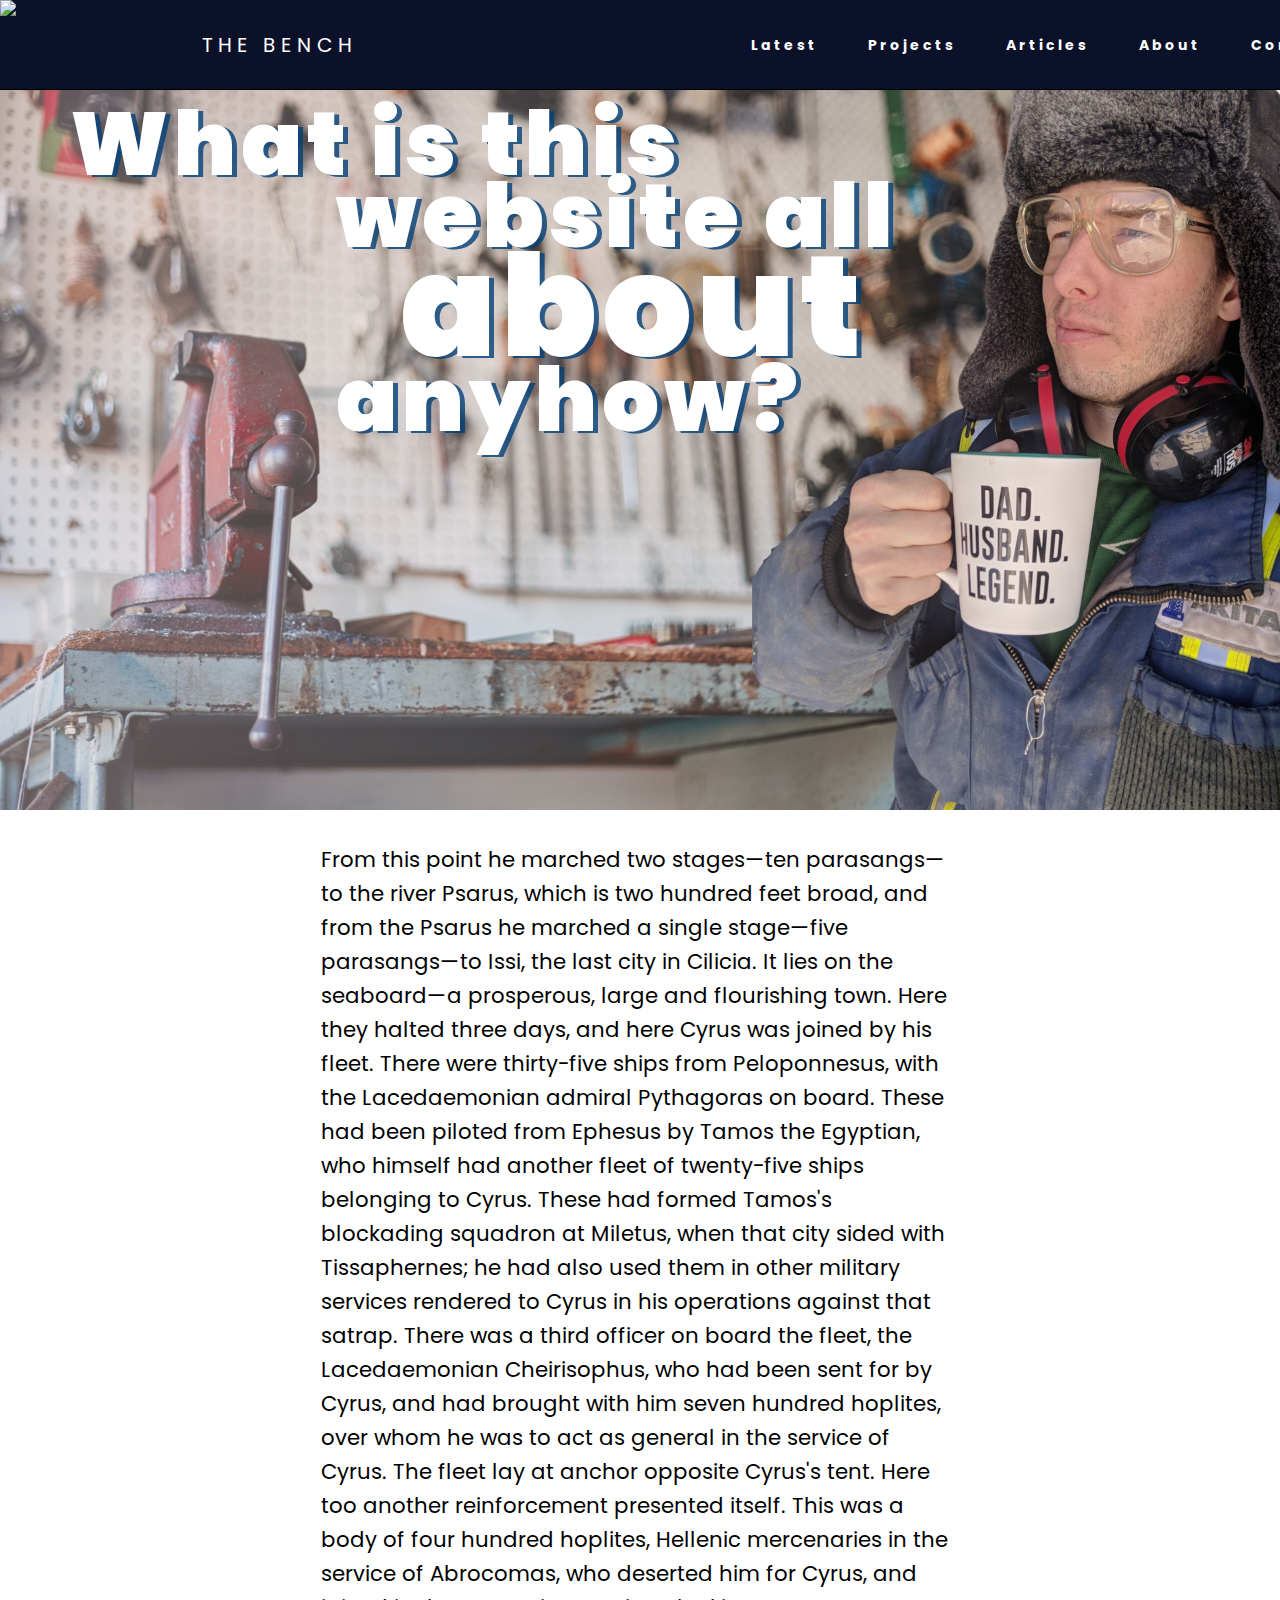
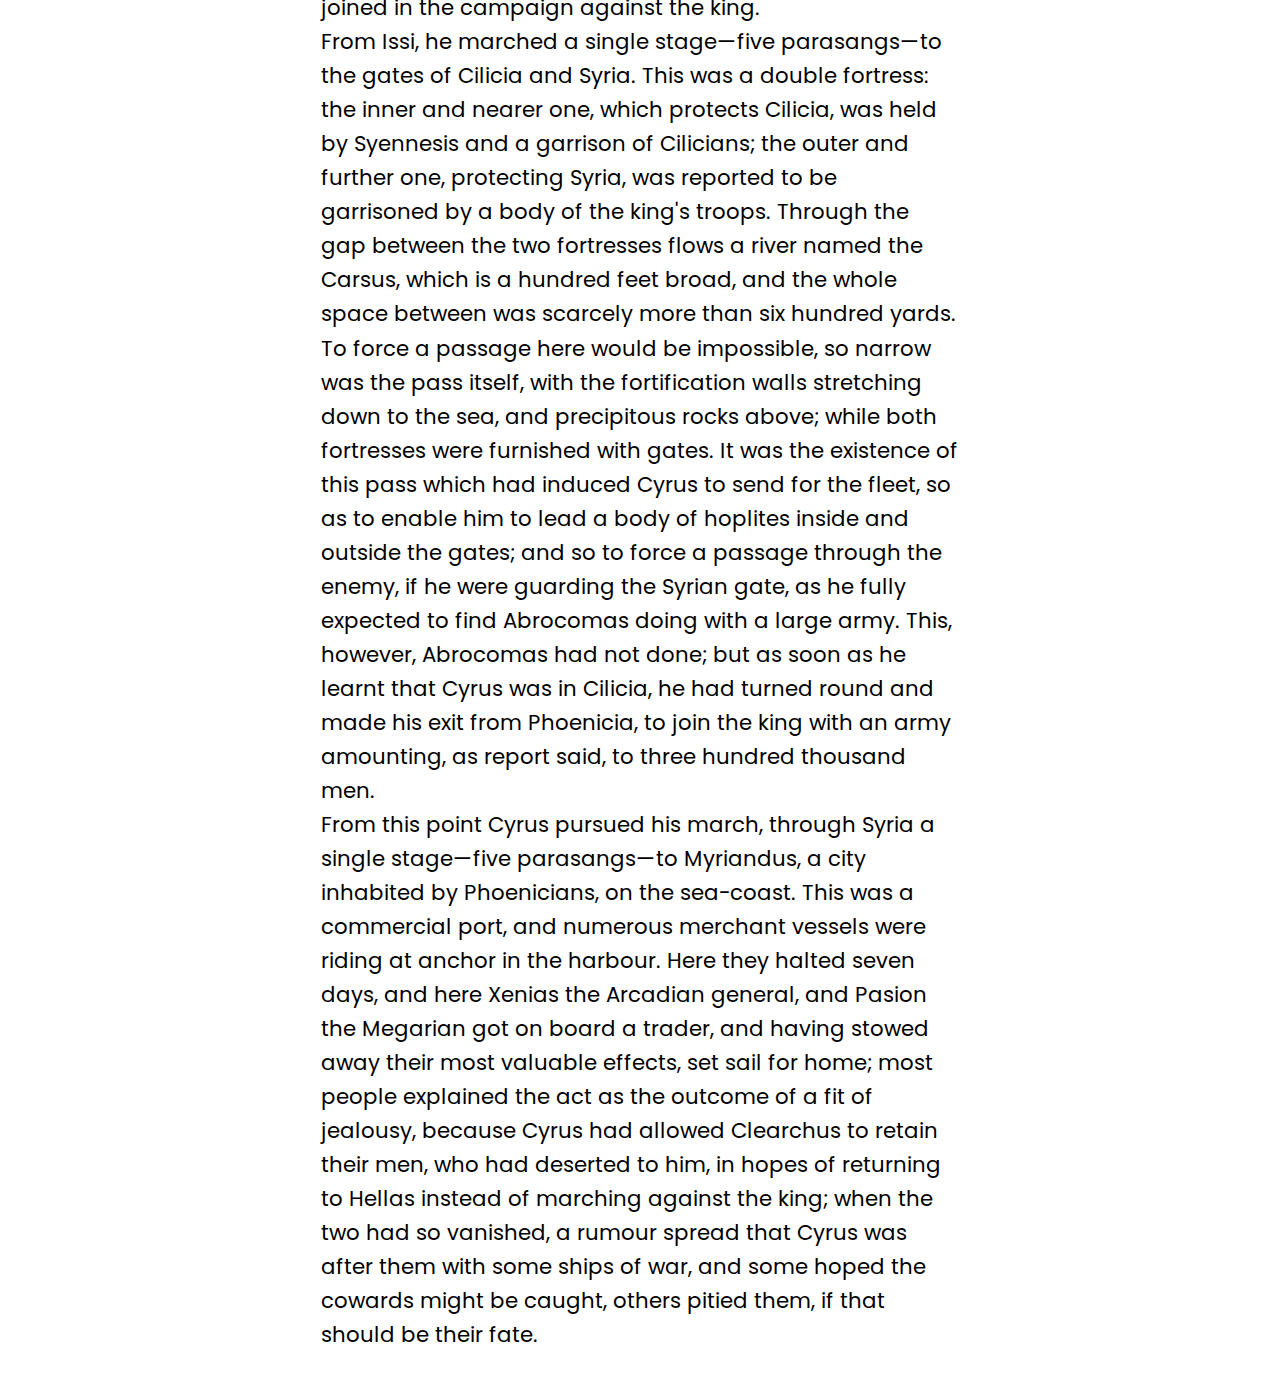
==== about.html @ 459159f2 "Todays Work" ====
<!DOCTYPE html>
<html lang="en">

<head>
    <meta charset="UTF-8">
    <meta name="viewport" content="width=device-width, initial-scale=1.0">
    <title>About</title>

    
    <link rel="stylesheet" href="..\css\header.css">
    <link rel="stylesheet" href="..\css\about.css">
    
    <link rel="preconnect" href="https://fonts.gstatic.com">
    <link href="https://fonts.googleapis.com/css2?family=Poppins&display=swap" rel="stylesheet">

    <script src="https://ajax.googleapis.com/ajax/libs/jquery/3.2.1/jquery.min.js"></script>
    <script src="https://kit.fontawesome.com/9214bfc87c.js" crossorigin="anonymous"></script>
    <script type="text/javascript" src="FlowType.JS-master\flowtype.js"></script>

    <script src="https://cdnjs.cloudflare.com/ajax/libs/headroom/0.9.4/headroom.min.js"></script>
    <script src="https://cdnjs.cloudflare.com/ajax/libs/headroom/0.9.4/jQuery.headroom.js"></script>
    <script> src = "https://unpkg.com/headroom.js"</script>

    <script type="text/javascript" src="..\FlowType.JS-master\flowtype.js"></script>

    <script>    jQuery(document).ready(function ($) {
            $("header").headroom();
        });</script>

</head>

<body>
  
    <header class="header-wrapper">
        <nav>

            <div class="logo">
                <a href="index.html">The Bench</a>
            </div>

            <ul class="nav-links">
                <li><a href="latest.html">Latest</a></li>
                <li><a href="projects.html">Projects</a></li>
                <li><a href="articles.html">Articles</a></li>
                <li><a href="about.html">About</a></li>
                <li><a href="contact.html">Contact</a></li>
            </ul>
            <div class="burger">
                <div class="line1"></div>
                <div class="line2"></div>
                <div class="line3"></div>
            </div>

        </nav>
    </header>
    
    <div class="scrolling-image">
        

                            <h1>
                                <div id="first-line">What is this</div>
                                <div id="second-line">website all</div>
                                <div id="third-line">about</div>
                                <div id="fourth-line">anyhow?</div>
                            </h1>
                            
        <img src="overlayed-rob-mug-transparent.png">
    </div>

    <main>
        <p>From this point he marched two stages—ten parasangs—to the river Psarus, which is two hundred feet broad, and
            from the Psarus he marched a single stage—five parasangs—to Issi, the last city in Cilicia. It lies on the
            seaboard—a prosperous, large and flourishing town. Here they halted three days, and here Cyrus was joined by
            his fleet. There were thirty-five ships from Peloponnesus, with the Lacedaemonian admiral Pythagoras on
            board. These had been piloted from Ephesus by Tamos the Egyptian, who himself had another fleet of
            twenty-five ships belonging to Cyrus. These had formed Tamos's blockading squadron at Miletus, when that
            city sided with Tissaphernes; he had also used them in other military services rendered to Cyrus in his
            operations against that satrap. There was a third officer on board the fleet, the Lacedaemonian
            Cheirisophus, who had been sent for by Cyrus, and had brought with him seven hundred hoplites, over whom he
            was to act as general in the service of Cyrus. The fleet lay at anchor opposite Cyrus's tent. Here too
            another reinforcement presented itself. This was a body of four hundred hoplites, Hellenic mercenaries in
            the service of Abrocomas, who deserted him for Cyrus, and joined in the campaign against the king.</p>
        <p>From Issi, he marched a single stage—five parasangs—to the gates of Cilicia and Syria. This was a double
            fortress: the inner and nearer one, which protects Cilicia, was held by Syennesis and a garrison of
            Cilicians; the outer and further one, protecting Syria, was reported to be garrisoned by a body of the
            king's troops. Through the gap between the two fortresses flows a river named the Carsus, which is a hundred
            feet broad, and the whole space between was scarcely more than six hundred yards. To force a passage here
            would be impossible, so narrow was the pass itself, with the fortification walls stretching down to the sea,
            and precipitous rocks above; while both fortresses were furnished with gates. It was the existence of this
            pass which had induced Cyrus to send for the fleet, so as to enable him to lead a body of hoplites inside
            and outside the gates; and so to force a passage through the enemy, if he were guarding the Syrian gate, as
            he fully expected to find Abrocomas doing with a large army. This, however, Abrocomas had not done; but as
            soon as he learnt that Cyrus was in Cilicia, he had turned round and made his exit from Phoenicia, to join
            the king with an army amounting, as report said, to three hundred thousand men.</p>
        <p>From this point Cyrus pursued his march, through Syria a single stage—five parasangs—to Myriandus, a city
            inhabited by Phoenicians, on the sea-coast. This was a commercial port, and numerous merchant vessels were
            riding at anchor in the harbour. Here they halted seven days, and here Xenias the Arcadian general, and
            Pasion the Megarian got on board a trader, and having stowed away their most valuable effects, set sail for
            home; most people explained the act as the outcome of a fit of jealousy, because Cyrus had allowed Clearchus
            to retain their men, who had deserted to him, in hopes of returning to Hellas instead of marching against
            the king; when the two had so vanished, a rumour spread that Cyrus was after them with some ships of war,
            and some hoped the cowards might be caught, others pitied them, if that should be their fate.</p>
    </main>

    <script src="..\javascript\methods.js"></script>
    <script>
    $('main').flowtype({
        minimum   : 500,
        maximum   : 1200,
        minFont   : 12,
        maxFont   : 40,
        fontRatio : 30
       });</script>


</body>

</html>
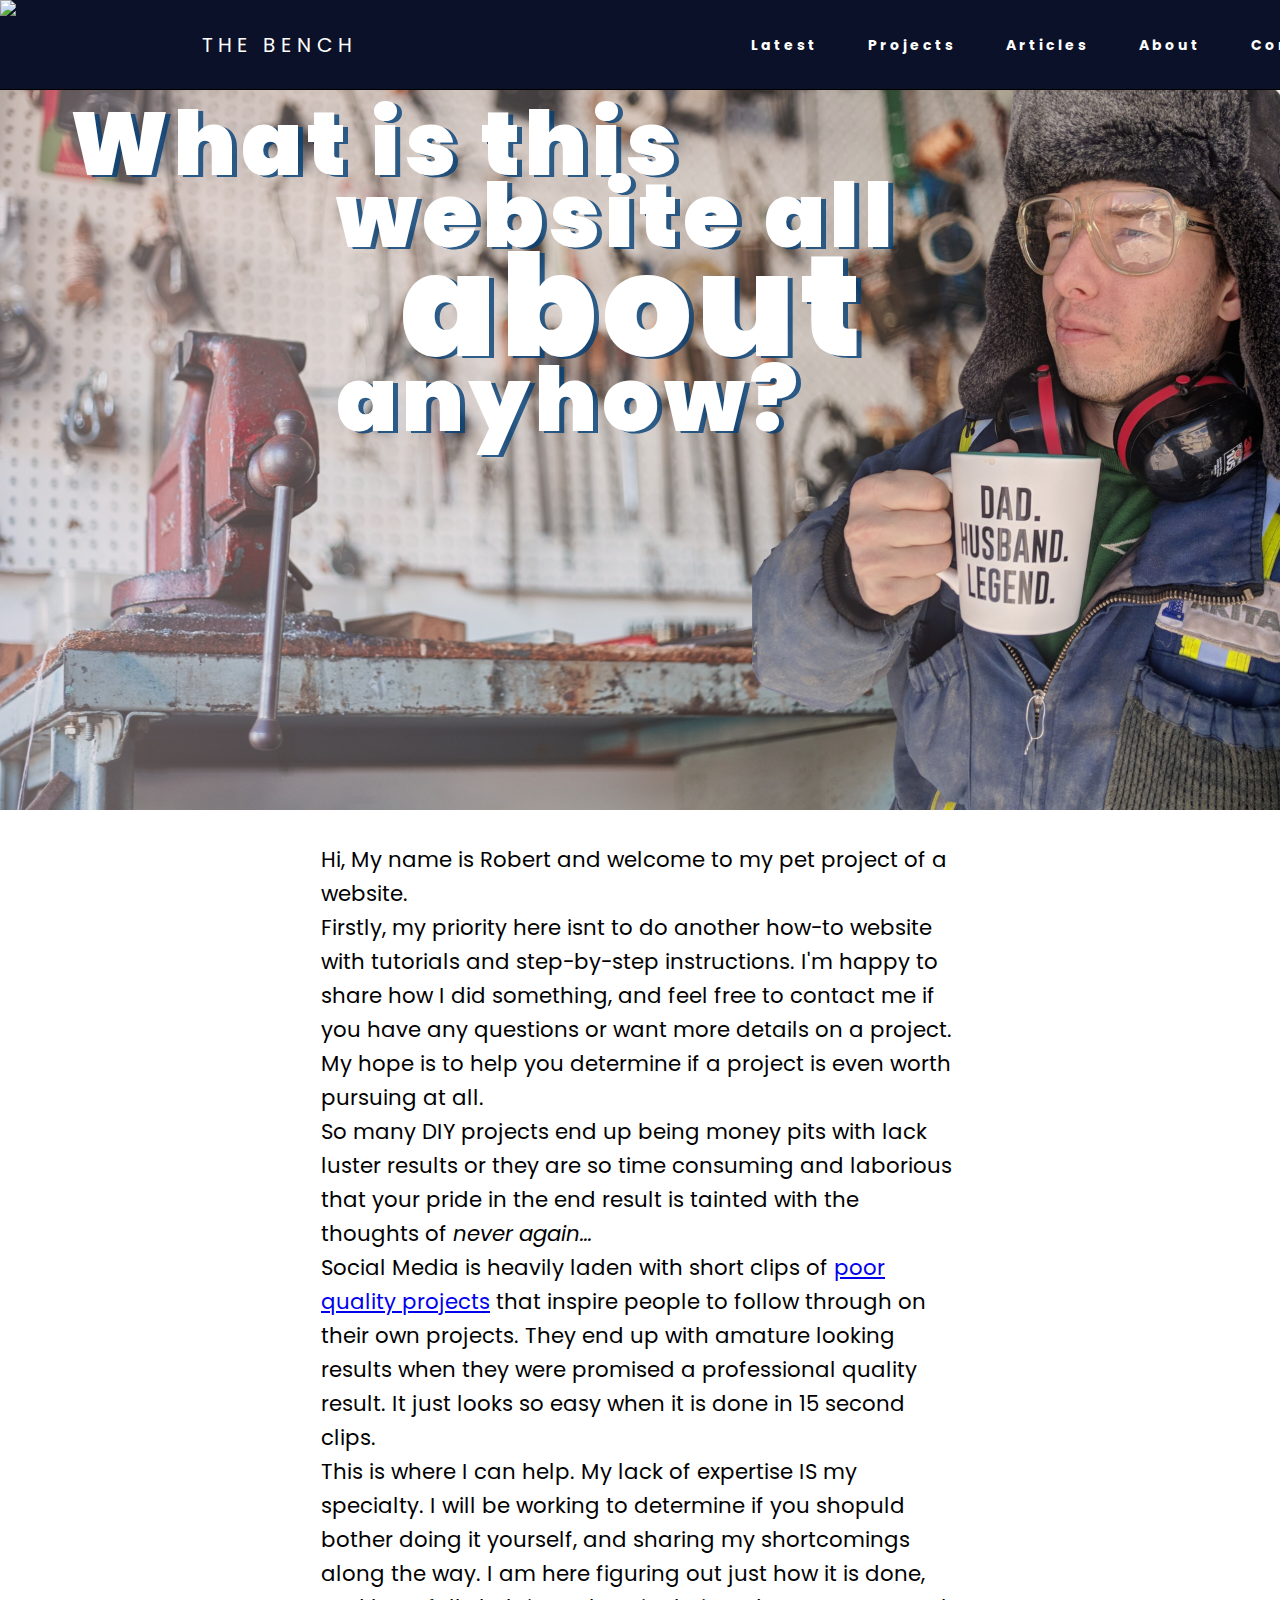
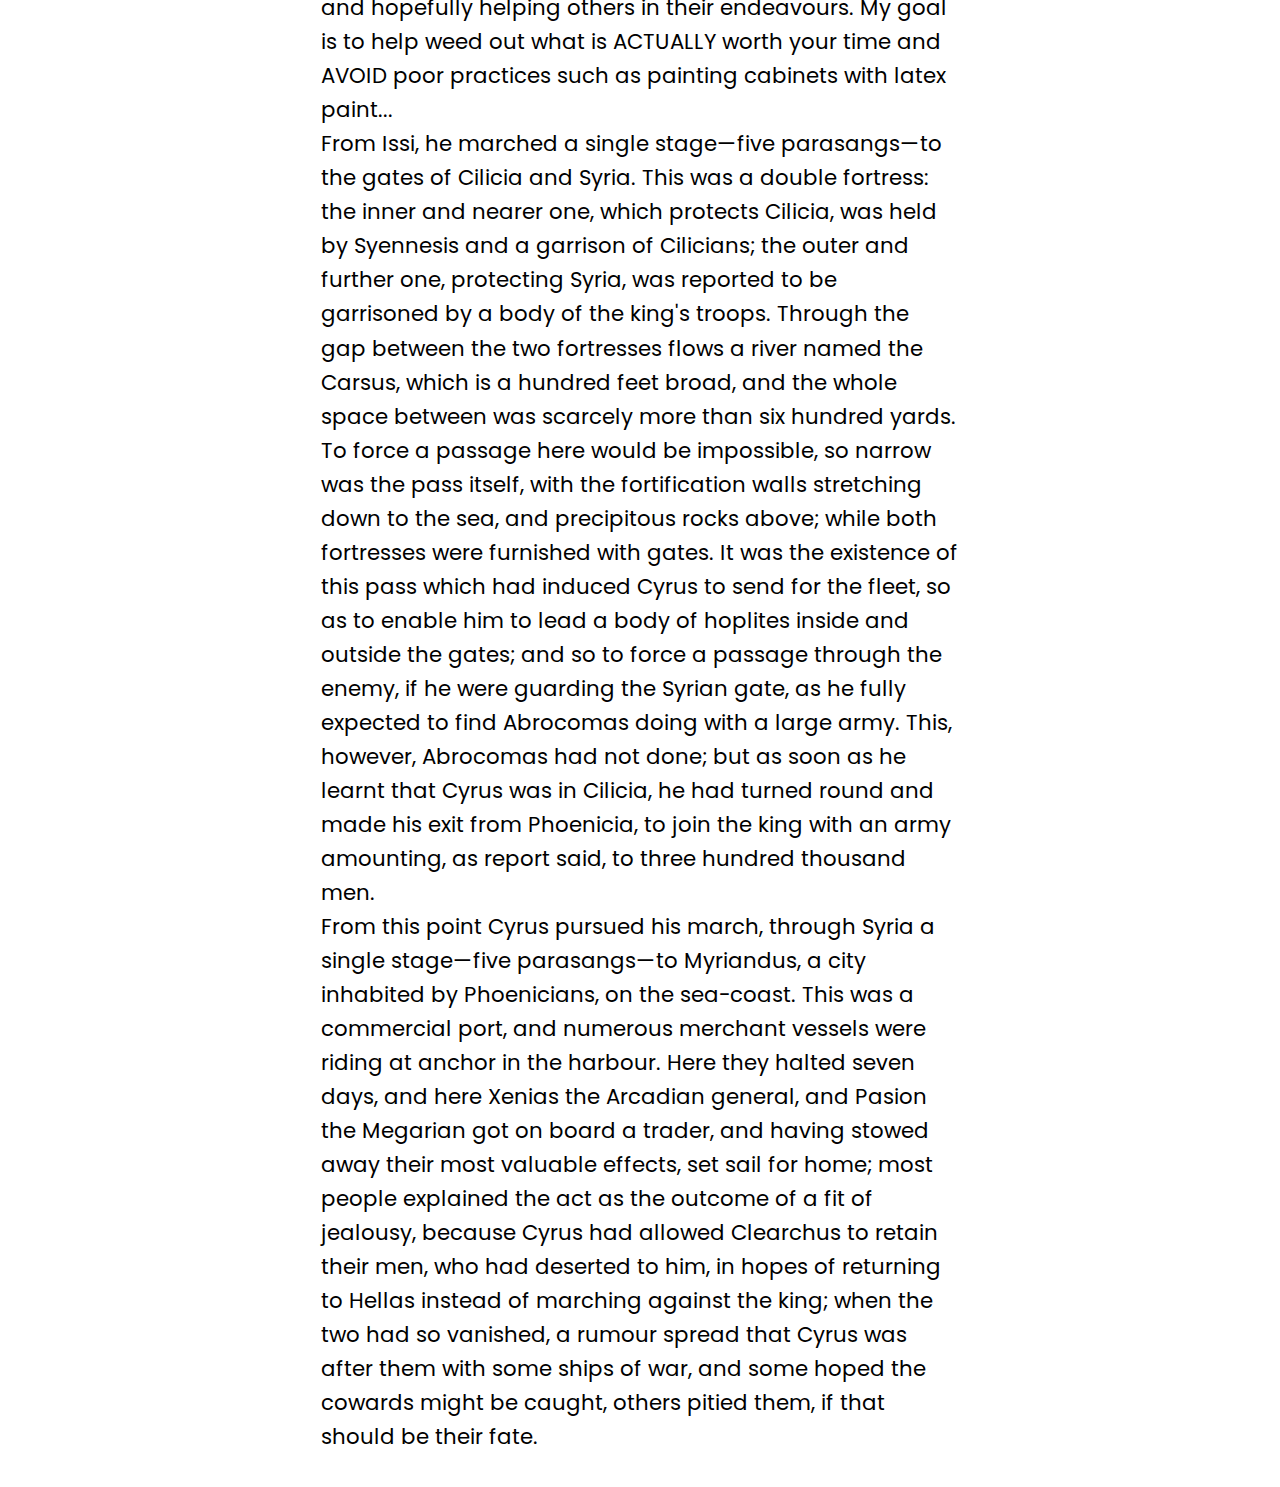
==== commit 39c41dab: "about page" ====
--- a/about.html
+++ b/about.html
@@ -68,18 +68,21 @@
     </div>
 
     <main>
-        <p>From this point he marched two stages—ten parasangs—to the river Psarus, which is two hundred feet broad, and
-            from the Psarus he marched a single stage—five parasangs—to Issi, the last city in Cilicia. It lies on the
-            seaboard—a prosperous, large and flourishing town. Here they halted three days, and here Cyrus was joined by
-            his fleet. There were thirty-five ships from Peloponnesus, with the Lacedaemonian admiral Pythagoras on
-            board. These had been piloted from Ephesus by Tamos the Egyptian, who himself had another fleet of
-            twenty-five ships belonging to Cyrus. These had formed Tamos's blockading squadron at Miletus, when that
-            city sided with Tissaphernes; he had also used them in other military services rendered to Cyrus in his
-            operations against that satrap. There was a third officer on board the fleet, the Lacedaemonian
-            Cheirisophus, who had been sent for by Cyrus, and had brought with him seven hundred hoplites, over whom he
-            was to act as general in the service of Cyrus. The fleet lay at anchor opposite Cyrus's tent. Here too
-            another reinforcement presented itself. This was a body of four hundred hoplites, Hellenic mercenaries in
-            the service of Abrocomas, who deserted him for Cyrus, and joined in the campaign against the king.</p>
+        <p>Hi, My name is Robert and welcome to my pet project of a website. <br>
+            Firstly, my priority here isnt to do another how-to website with tutorials and step-by-step instructions.
+             I'm happy to share how I did something, and feel free to contact me if you have any questions or want more details on a project. 
+             My hope is to help you determine if a project is even worth pursuing at all. <br>
+            So many DIY projects end up being money pits with lack luster results or they are so time consuming and laborious that your pride in the end result 
+            is tainted with the thoughts of <em>never again...</em> <br>
+            Social Media is heavily laden with short clips of 
+            <a href="https://www.lovelyetc.com/painted-cabinets-two-years-later-the-good-the-bad-the-ugly/">poor quality projects</a>  that inspire people to 
+            follow through on their own projects. They end up with amature looking results when they were promised a professional quality result. 
+            It just looks so easy when it is done in 15 second clips. <br>
+            This is where I can help. My lack of expertise IS my specialty. I will be working to determine if you shopuld bother doing it yourself, and sharing my shortcomings along the way.
+            I am here figuring out just how it is done, and hopefully helping others in their endeavours. 
+            My goal is to help weed out what is ACTUALLY worth your time and AVOID poor practices such as painting cabinets with latex paint...
+           
+        </p>
         <p>From Issi, he marched a single stage—five parasangs—to the gates of Cilicia and Syria. This was a double
             fortress: the inner and nearer one, which protects Cilicia, was held by Syennesis and a garrison of
             Cilicians; the outer and further one, protecting Syria, was reported to be garrisoned by a body of the
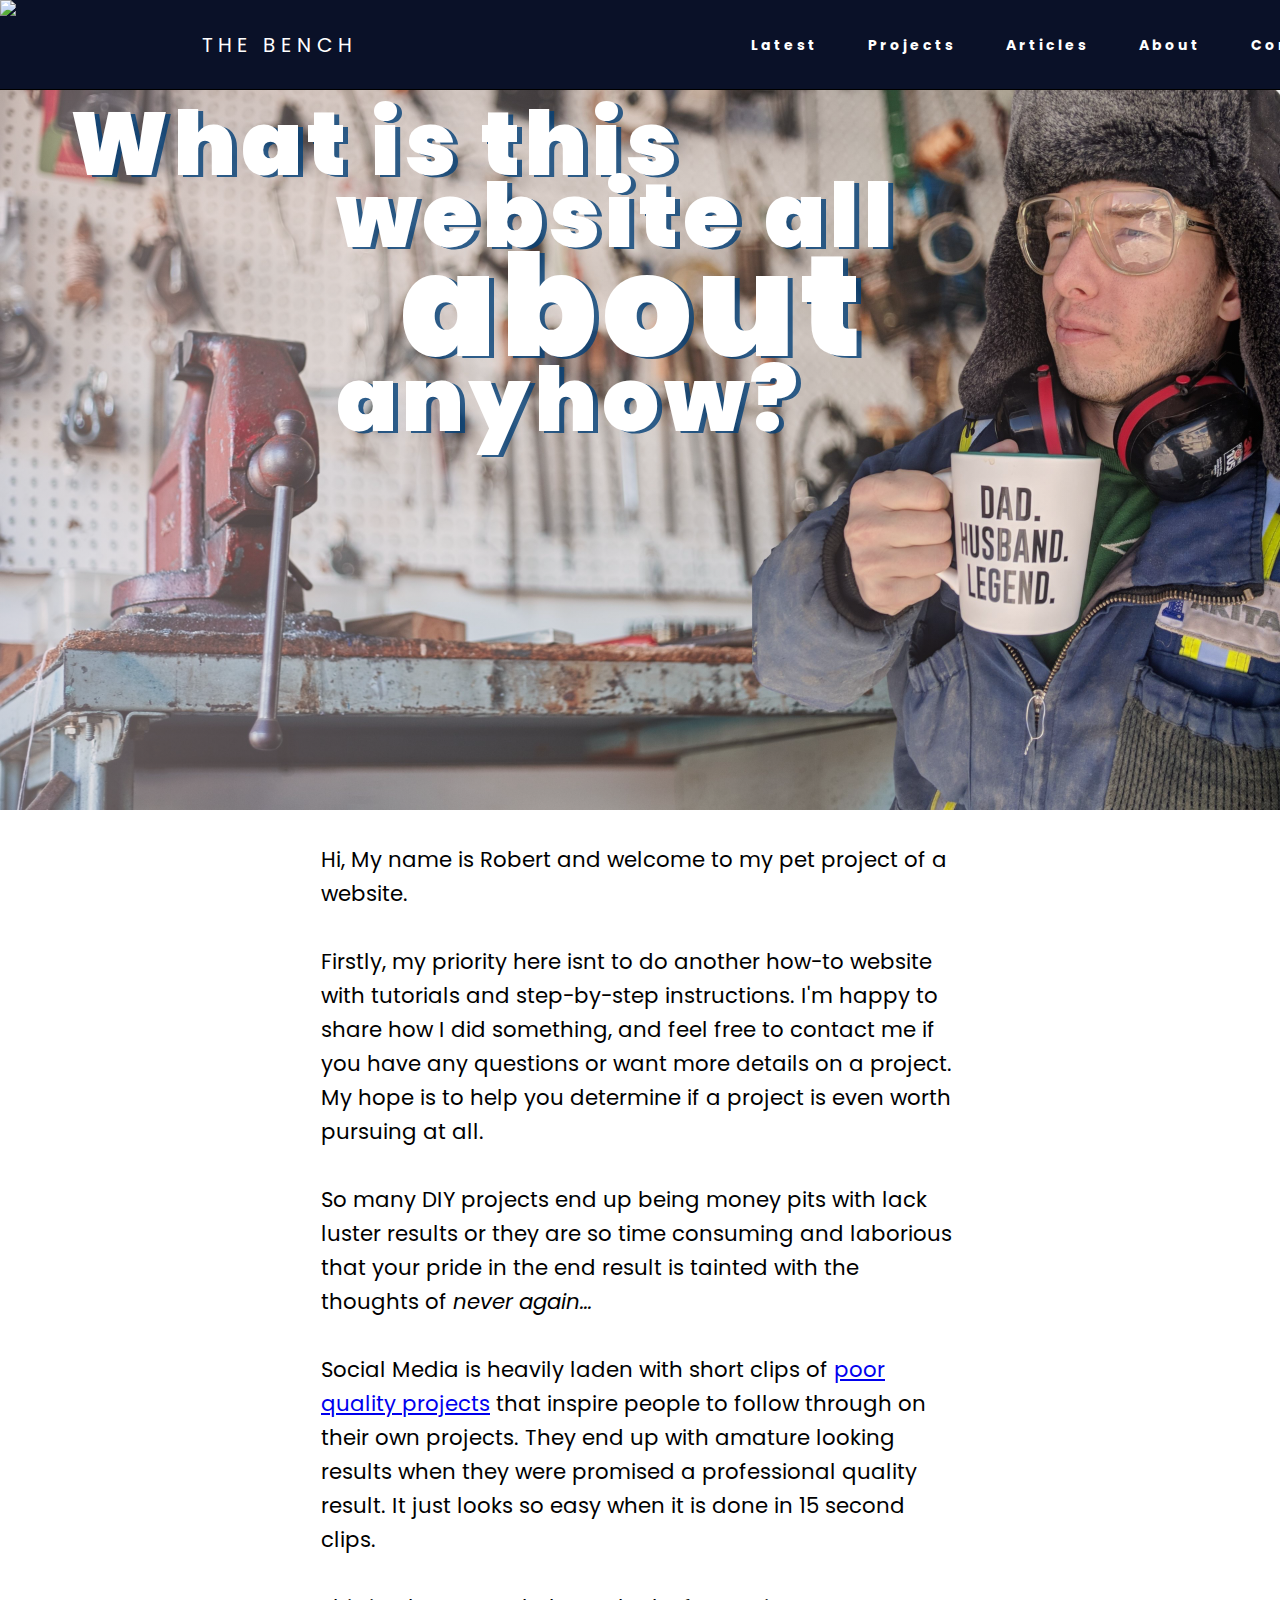
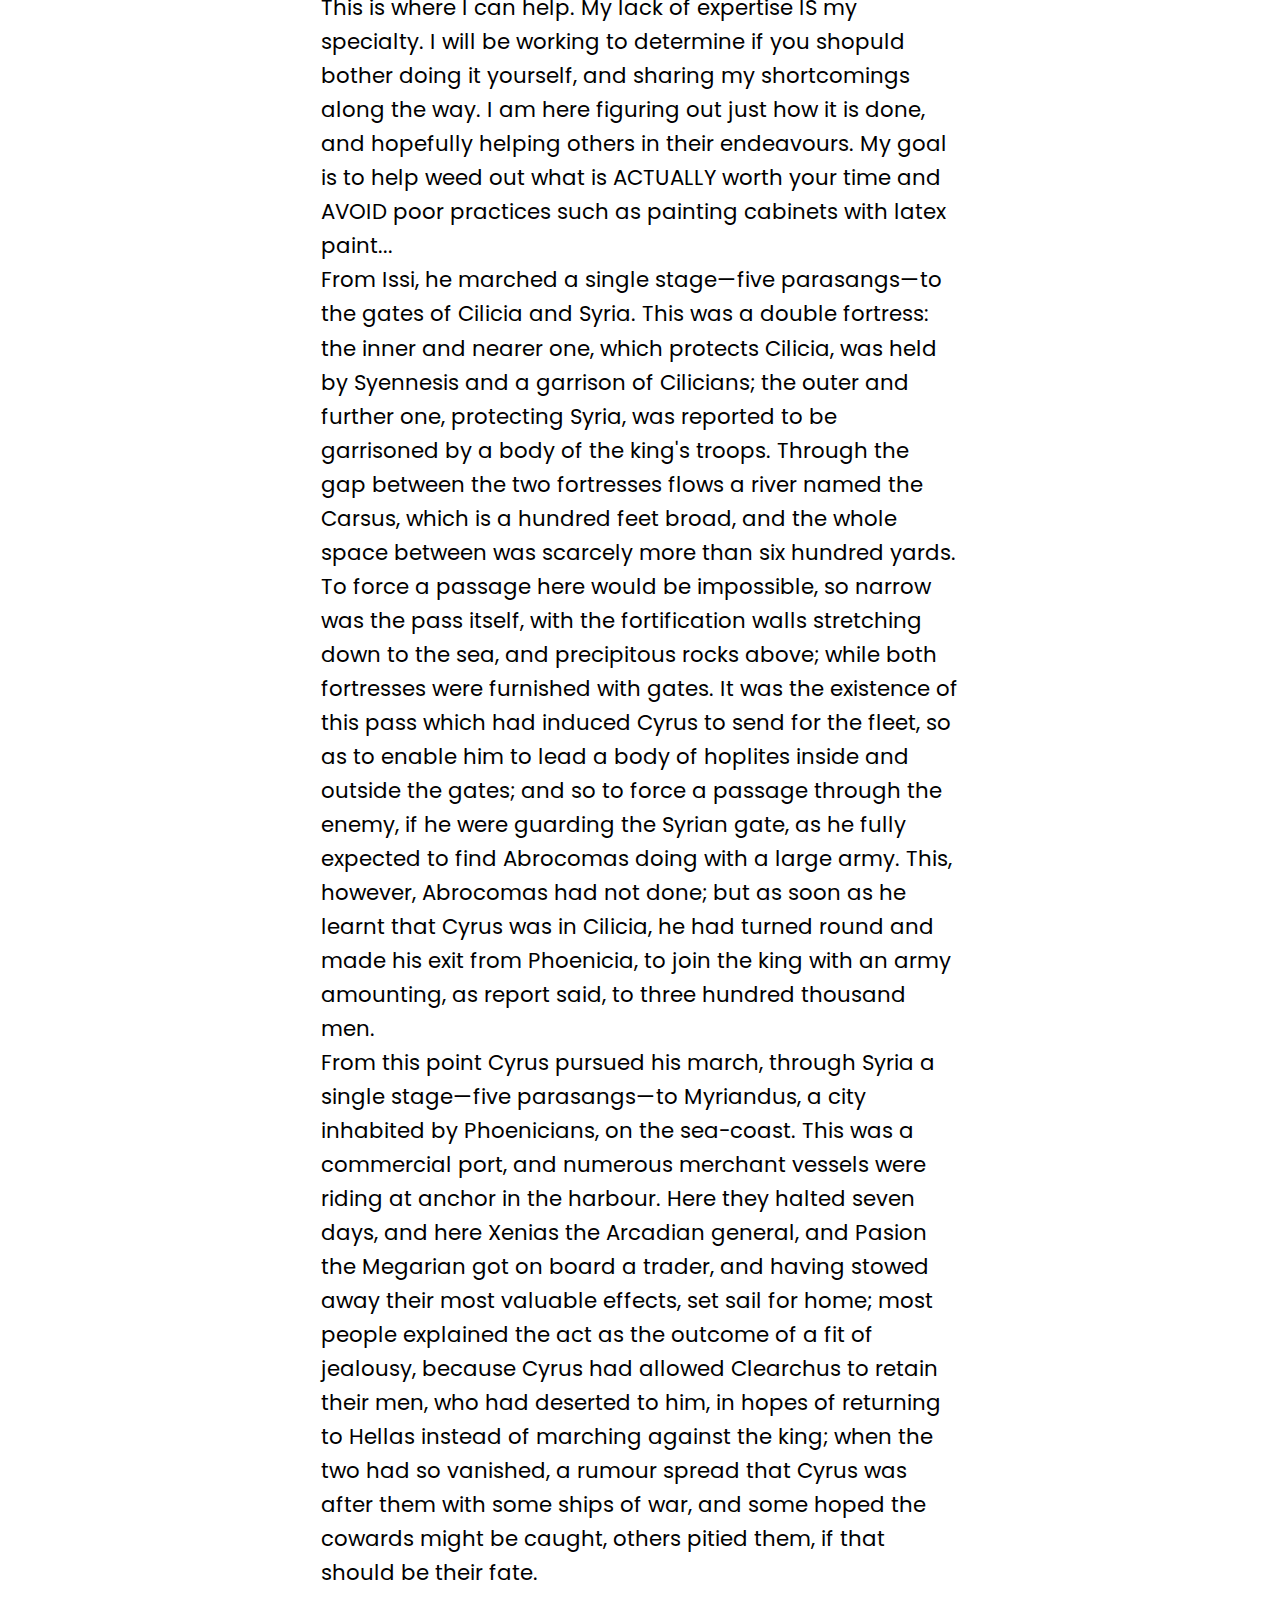
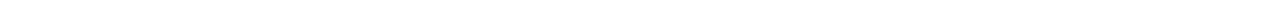
==== commit dbd152ff: "about font ssize" ====
--- a/about.html
+++ b/about.html
@@ -68,16 +68,16 @@
     </div>
 
     <main>
-        <p>Hi, My name is Robert and welcome to my pet project of a website. <br>
+        <p>Hi, My name is Robert and welcome to my pet project of a website. <br><br>
             Firstly, my priority here isnt to do another how-to website with tutorials and step-by-step instructions.
              I'm happy to share how I did something, and feel free to contact me if you have any questions or want more details on a project. 
-             My hope is to help you determine if a project is even worth pursuing at all. <br>
+             My hope is to help you determine if a project is even worth pursuing at all. <br><br>
             So many DIY projects end up being money pits with lack luster results or they are so time consuming and laborious that your pride in the end result 
-            is tainted with the thoughts of <em>never again...</em> <br>
+            is tainted with the thoughts of <em>never again...</em> <br><br>
             Social Media is heavily laden with short clips of 
             <a href="https://www.lovelyetc.com/painted-cabinets-two-years-later-the-good-the-bad-the-ugly/">poor quality projects</a>  that inspire people to 
             follow through on their own projects. They end up with amature looking results when they were promised a professional quality result. 
-            It just looks so easy when it is done in 15 second clips. <br>
+            It just looks so easy when it is done in 15 second clips. <br><br>
             This is where I can help. My lack of expertise IS my specialty. I will be working to determine if you shopuld bother doing it yourself, and sharing my shortcomings along the way.
             I am here figuring out just how it is done, and hopefully helping others in their endeavours. 
             My goal is to help weed out what is ACTUALLY worth your time and AVOID poor practices such as painting cabinets with latex paint...
@@ -111,7 +111,7 @@
         minimum   : 500,
         maximum   : 1200,
         minFont   : 12,
-        maxFont   : 40,
+        maxFont   : 25,
         fontRatio : 30
        });</script>
 
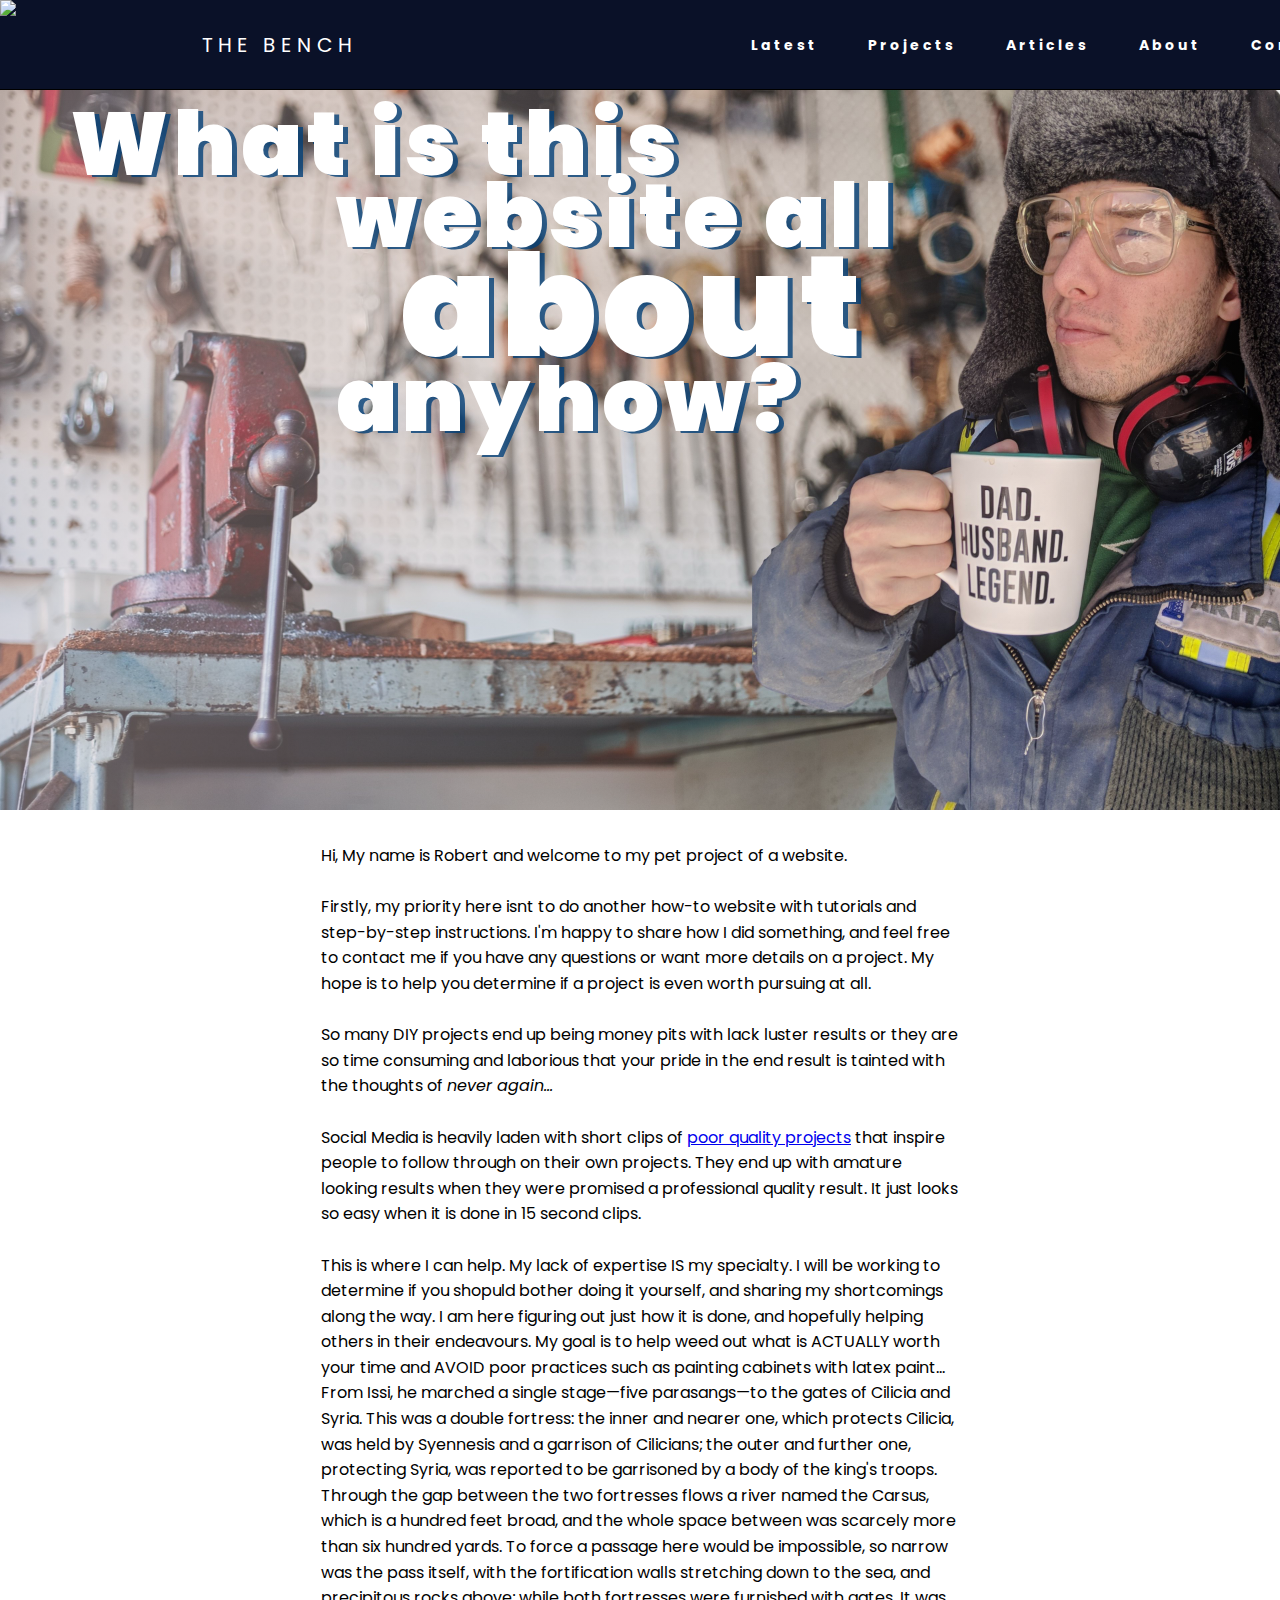
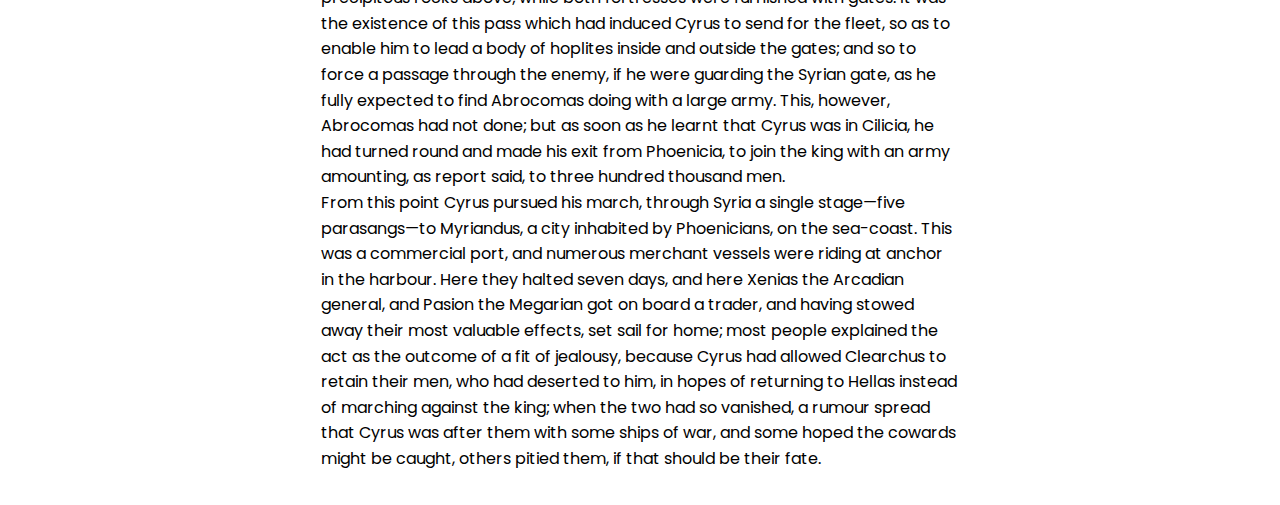
==== commit ae3fdb8b: "font size" ====
--- a/about.html
+++ b/about.html
@@ -111,7 +111,7 @@
         minimum   : 500,
         maximum   : 1200,
         minFont   : 12,
-        maxFont   : 25,
+        maxFont   : 16,
         fontRatio : 30
        });</script>
 
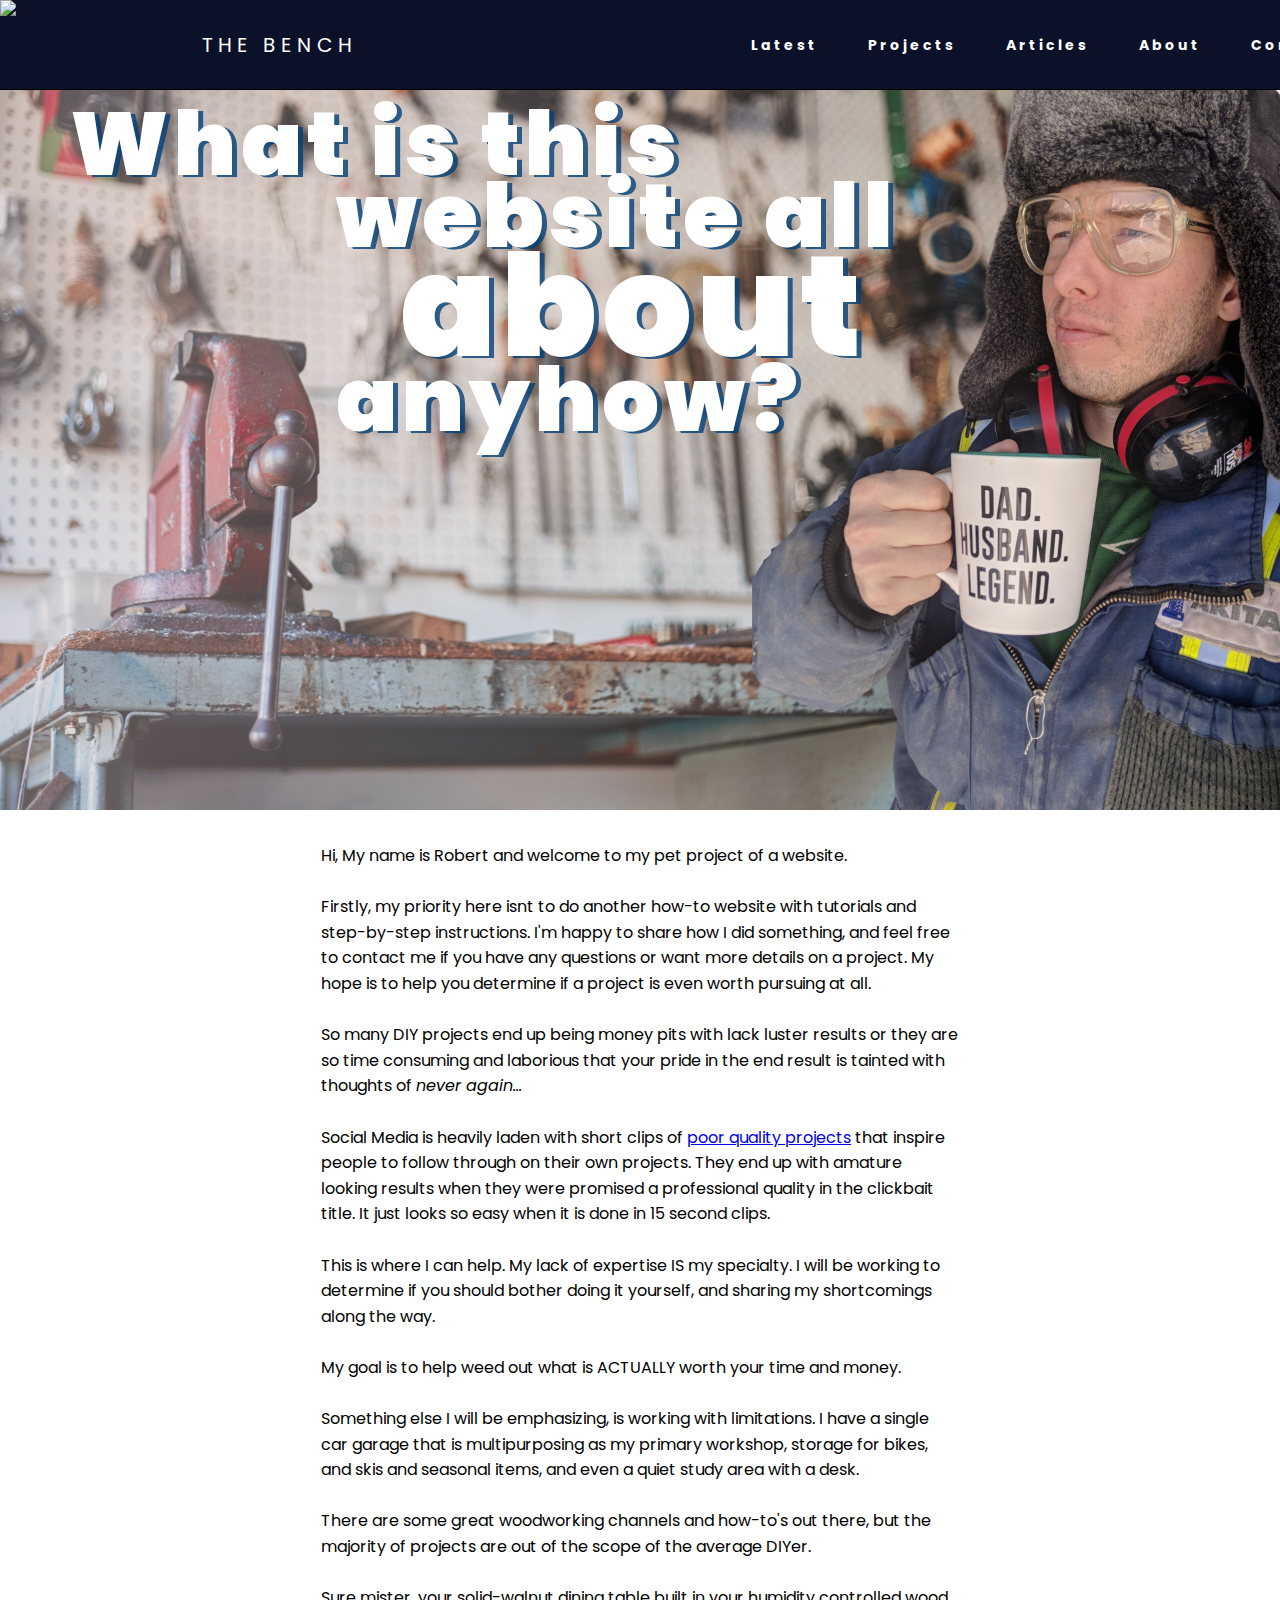
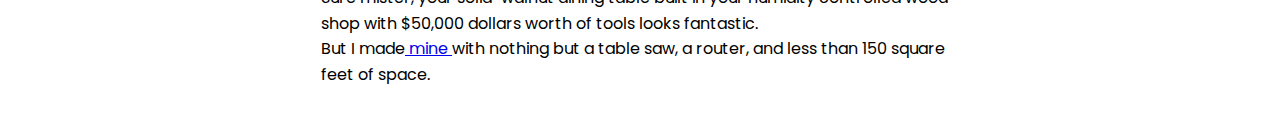
==== commit a38e1068: "about additions text" ====
--- a/about.html
+++ b/about.html
@@ -73,36 +73,23 @@
              I'm happy to share how I did something, and feel free to contact me if you have any questions or want more details on a project. 
              My hope is to help you determine if a project is even worth pursuing at all. <br><br>
             So many DIY projects end up being money pits with lack luster results or they are so time consuming and laborious that your pride in the end result 
-            is tainted with the thoughts of <em>never again...</em> <br><br>
+            is tainted with thoughts of <em>never again...</em> <br><br>
             Social Media is heavily laden with short clips of 
-            <a href="https://www.lovelyetc.com/painted-cabinets-two-years-later-the-good-the-bad-the-ugly/">poor quality projects</a>  that inspire people to 
-            follow through on their own projects. They end up with amature looking results when they were promised a professional quality result. 
+            <a href="https://www.lovelyetc.com/painted-cabinets-two-years-later-the-good-the-bad-the-ugly/" target="_blank">poor quality projects</a>  that inspire people to 
+            follow through on their own projects. They end up with amature looking results when they were promised a professional quality in the clickbait title. 
             It just looks so easy when it is done in 15 second clips. <br><br>
-            This is where I can help. My lack of expertise IS my specialty. I will be working to determine if you shopuld bother doing it yourself, and sharing my shortcomings along the way.
-            I am here figuring out just how it is done, and hopefully helping others in their endeavours. 
-            My goal is to help weed out what is ACTUALLY worth your time and AVOID poor practices such as painting cabinets with latex paint...
-           
+            This is where I can help. My lack of expertise IS my specialty. I will be working to determine if you should bother doing it yourself, and sharing my shortcomings along the way.
+            <br><br>
+            My goal is to help weed out what is ACTUALLY worth your time and money.
+            <br><br>
+            Something else I will be emphasizing, is working with limitations. I have a single car garage that is multipurposing as my primary workshop, storage for bikes, and skis and seasonal items, and even
+            a quiet study area with a desk. <br><br>
+            There are some great woodworking channels and how-to's out there, but the majority of projects are out of the scope of the average DIYer. 
+            <br><br>
+            Sure mister, your solid-walnut dining table built in your humidity controlled wood shop with $50,000 dollars worth of tools looks fantastic. <br>
+            But I made<a href="projects.html/#diningtable"> mine </a>with nothing but a table saw, a router, and less than 150 square feet of space.
         </p>
-        <p>From Issi, he marched a single stage—five parasangs—to the gates of Cilicia and Syria. This was a double
-            fortress: the inner and nearer one, which protects Cilicia, was held by Syennesis and a garrison of
-            Cilicians; the outer and further one, protecting Syria, was reported to be garrisoned by a body of the
-            king's troops. Through the gap between the two fortresses flows a river named the Carsus, which is a hundred
-            feet broad, and the whole space between was scarcely more than six hundred yards. To force a passage here
-            would be impossible, so narrow was the pass itself, with the fortification walls stretching down to the sea,
-            and precipitous rocks above; while both fortresses were furnished with gates. It was the existence of this
-            pass which had induced Cyrus to send for the fleet, so as to enable him to lead a body of hoplites inside
-            and outside the gates; and so to force a passage through the enemy, if he were guarding the Syrian gate, as
-            he fully expected to find Abrocomas doing with a large army. This, however, Abrocomas had not done; but as
-            soon as he learnt that Cyrus was in Cilicia, he had turned round and made his exit from Phoenicia, to join
-            the king with an army amounting, as report said, to three hundred thousand men.</p>
-        <p>From this point Cyrus pursued his march, through Syria a single stage—five parasangs—to Myriandus, a city
-            inhabited by Phoenicians, on the sea-coast. This was a commercial port, and numerous merchant vessels were
-            riding at anchor in the harbour. Here they halted seven days, and here Xenias the Arcadian general, and
-            Pasion the Megarian got on board a trader, and having stowed away their most valuable effects, set sail for
-            home; most people explained the act as the outcome of a fit of jealousy, because Cyrus had allowed Clearchus
-            to retain their men, who had deserted to him, in hopes of returning to Hellas instead of marching against
-            the king; when the two had so vanished, a rumour spread that Cyrus was after them with some ships of war,
-            and some hoped the cowards might be caught, others pitied them, if that should be their fate.</p>
+
     </main>
 
     <script src="..\javascript\methods.js"></script>
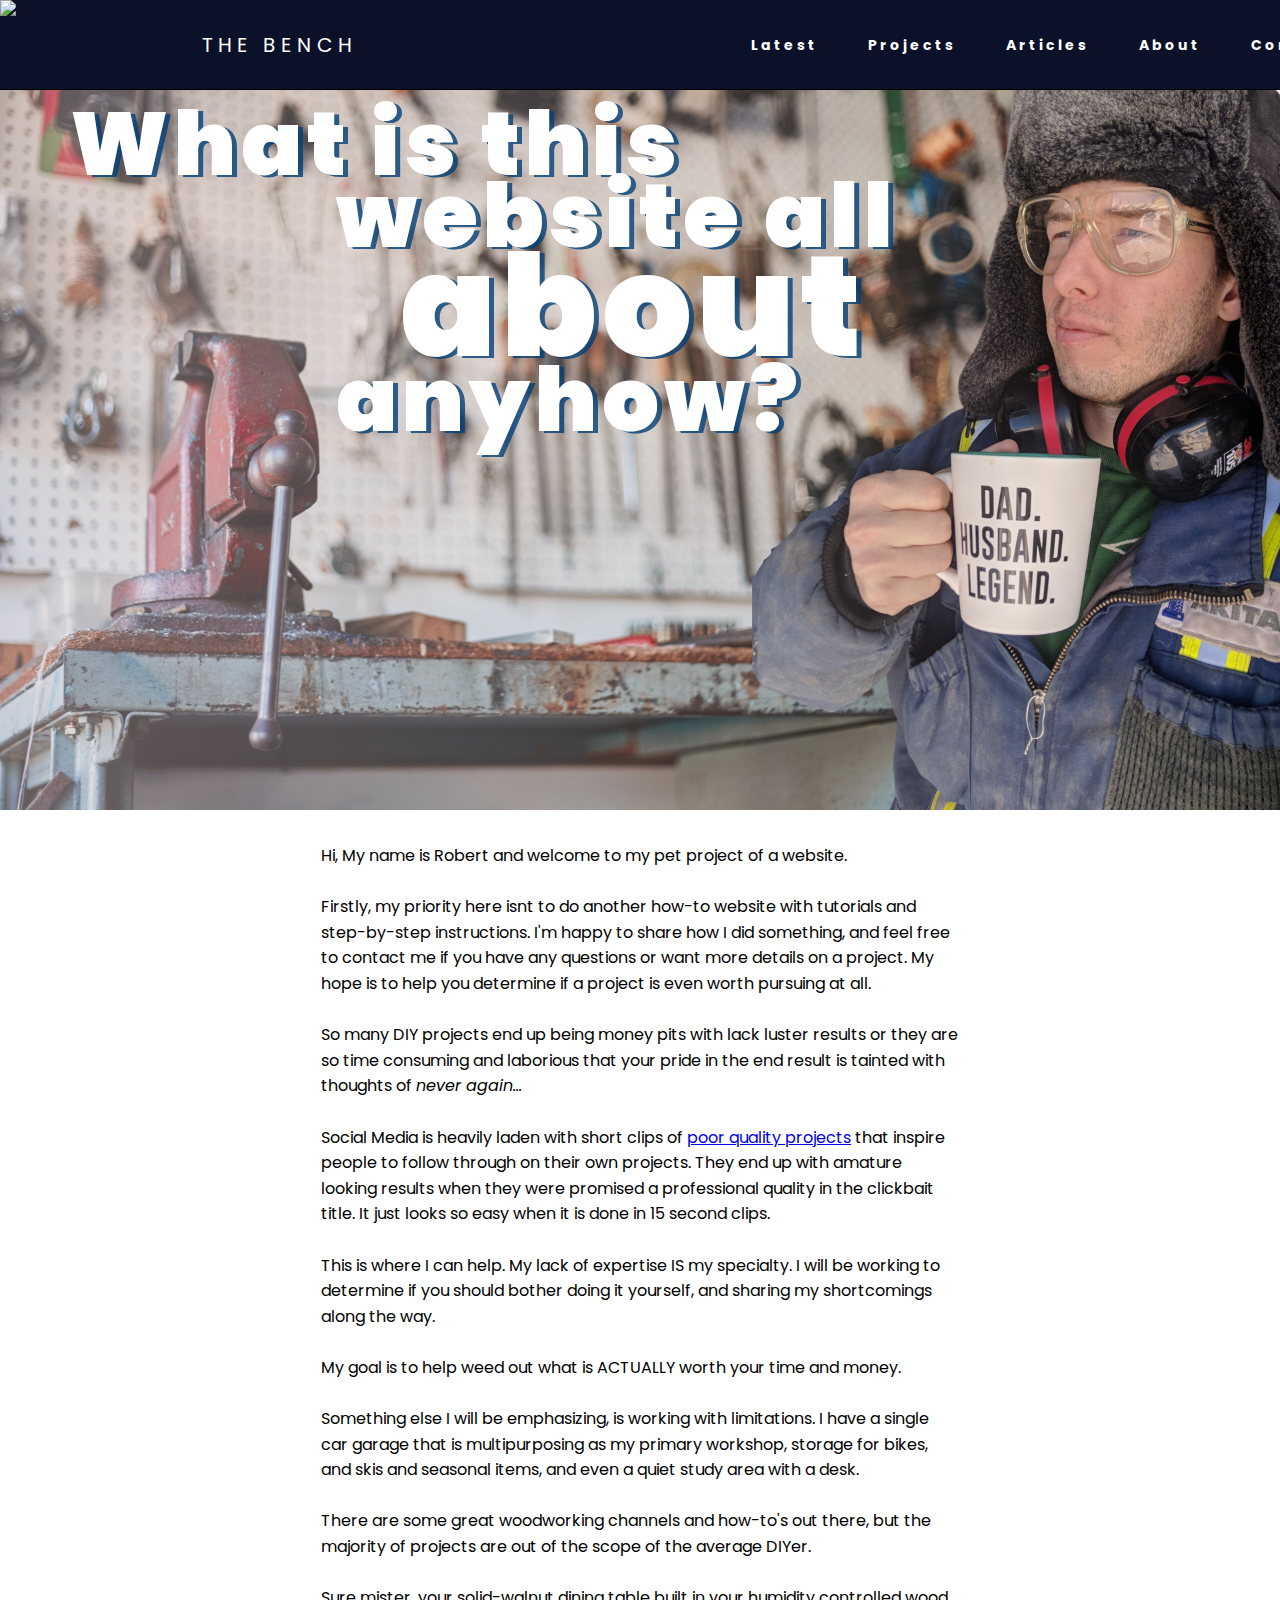
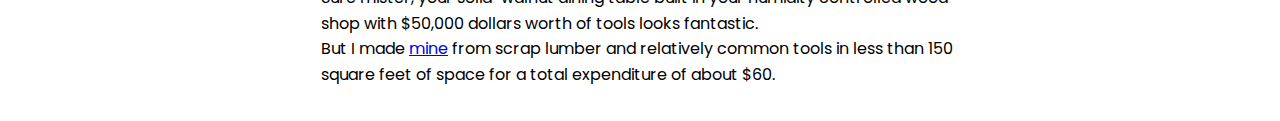
==== commit 92cbd906: "nah" ====
--- a/about.html
+++ b/about.html
@@ -87,7 +87,7 @@
             There are some great woodworking channels and how-to's out there, but the majority of projects are out of the scope of the average DIYer. 
             <br><br>
             Sure mister, your solid-walnut dining table built in your humidity controlled wood shop with $50,000 dollars worth of tools looks fantastic. <br>
-            But I made<a href="projects.html/#diningtable"> mine </a>with nothing but a table saw, a router, and less than 150 square feet of space.
+            But I made <a href="#">mine</a> from scrap lumber and relatively common tools in less than 150 square feet of space for a total expenditure of about $60.
         </p>
 
     </main>
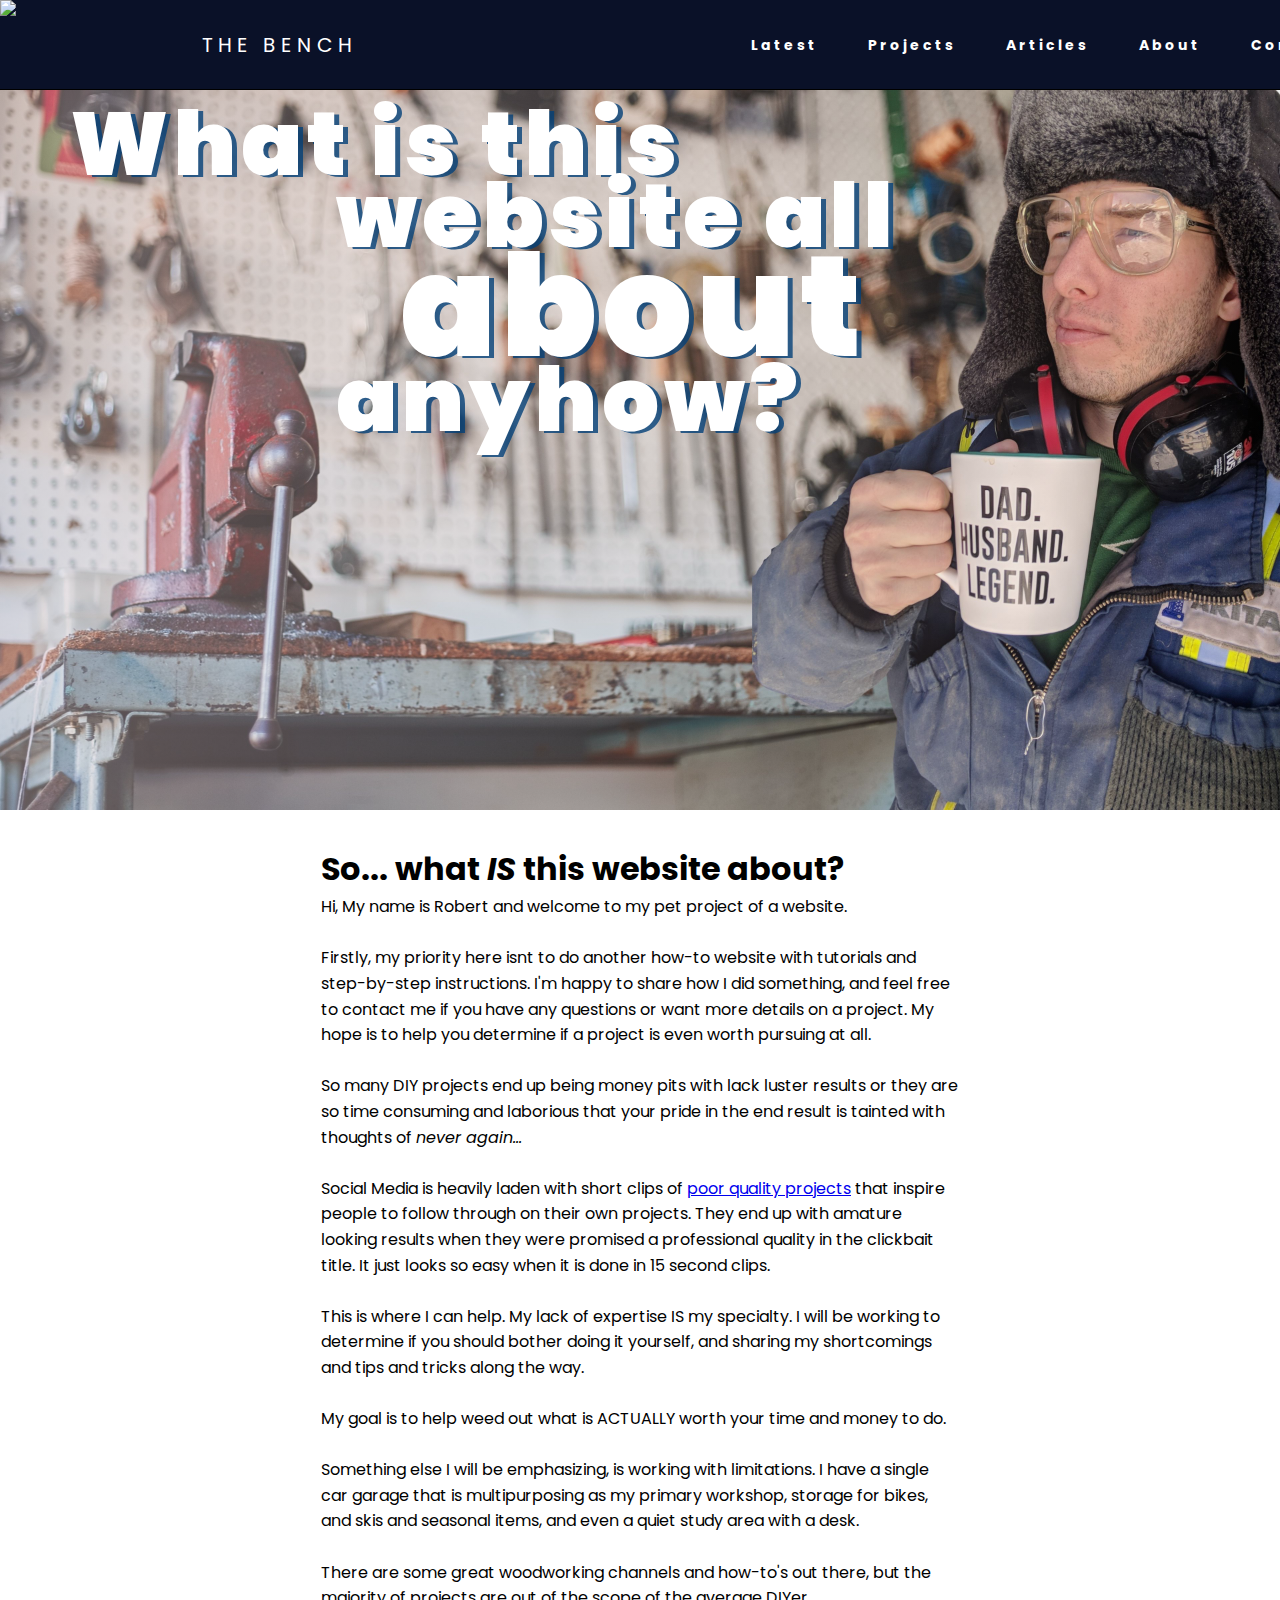
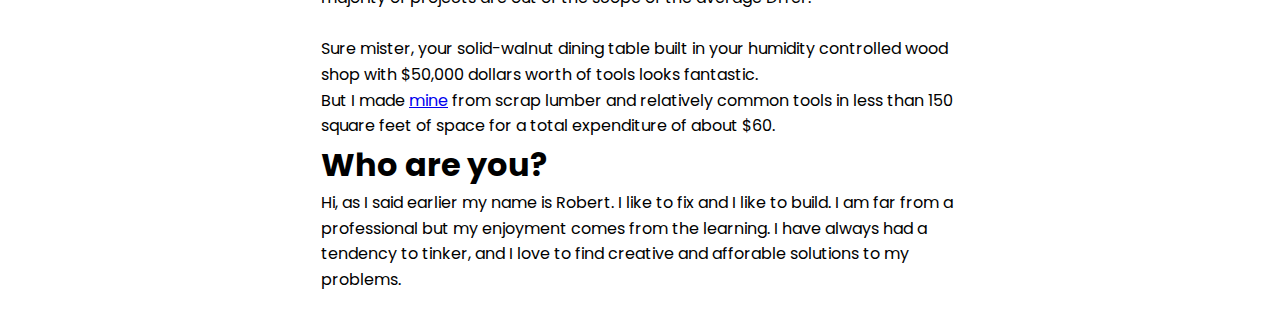
==== commit abbc49e9: "Update about.html" ====
--- a/about.html
+++ b/about.html
@@ -68,6 +68,7 @@
     </div>
 
     <main>
+        <h1>So... what <em>IS</em> this website about? </h1>
         <p>Hi, My name is Robert and welcome to my pet project of a website. <br><br>
             Firstly, my priority here isnt to do another how-to website with tutorials and step-by-step instructions.
              I'm happy to share how I did something, and feel free to contact me if you have any questions or want more details on a project. 
@@ -78,16 +79,21 @@
             <a href="https://www.lovelyetc.com/painted-cabinets-two-years-later-the-good-the-bad-the-ugly/" target="_blank">poor quality projects</a>  that inspire people to 
             follow through on their own projects. They end up with amature looking results when they were promised a professional quality in the clickbait title. 
             It just looks so easy when it is done in 15 second clips. <br><br>
-            This is where I can help. My lack of expertise IS my specialty. I will be working to determine if you should bother doing it yourself, and sharing my shortcomings along the way.
+            This is where I can help. My lack of expertise IS my specialty. I will be working to determine if you should bother doing it yourself, and sharing my shortcomings and tips and tricks along the way.
             <br><br>
-            My goal is to help weed out what is ACTUALLY worth your time and money.
+            My goal is to help weed out what is ACTUALLY worth your time and money to do.
             <br><br>
             Something else I will be emphasizing, is working with limitations. I have a single car garage that is multipurposing as my primary workshop, storage for bikes, and skis and seasonal items, and even
             a quiet study area with a desk. <br><br>
             There are some great woodworking channels and how-to's out there, but the majority of projects are out of the scope of the average DIYer. 
             <br><br>
             Sure mister, your solid-walnut dining table built in your humidity controlled wood shop with $50,000 dollars worth of tools looks fantastic. <br>
-            But I made <a href="#">mine</a> from scrap lumber and relatively common tools in less than 150 square feet of space for a total expenditure of about $60.
+            But I made <a href="#">mine</a> from scrap lumber and relatively common tools in less than 150 square feet of space for a total expenditure of about $60. <br>
+        </p>
+        <h1>Who are you?</h1>
+        <p>Hi, as I said earlier my name is Robert. I like to fix and I like to build. I am far from a professional but my enjoyment comes from the learning.
+            I have always had a tendency to tinker, and I love to find creative and afforable solutions to my problems.
+        
         </p>
 
     </main>
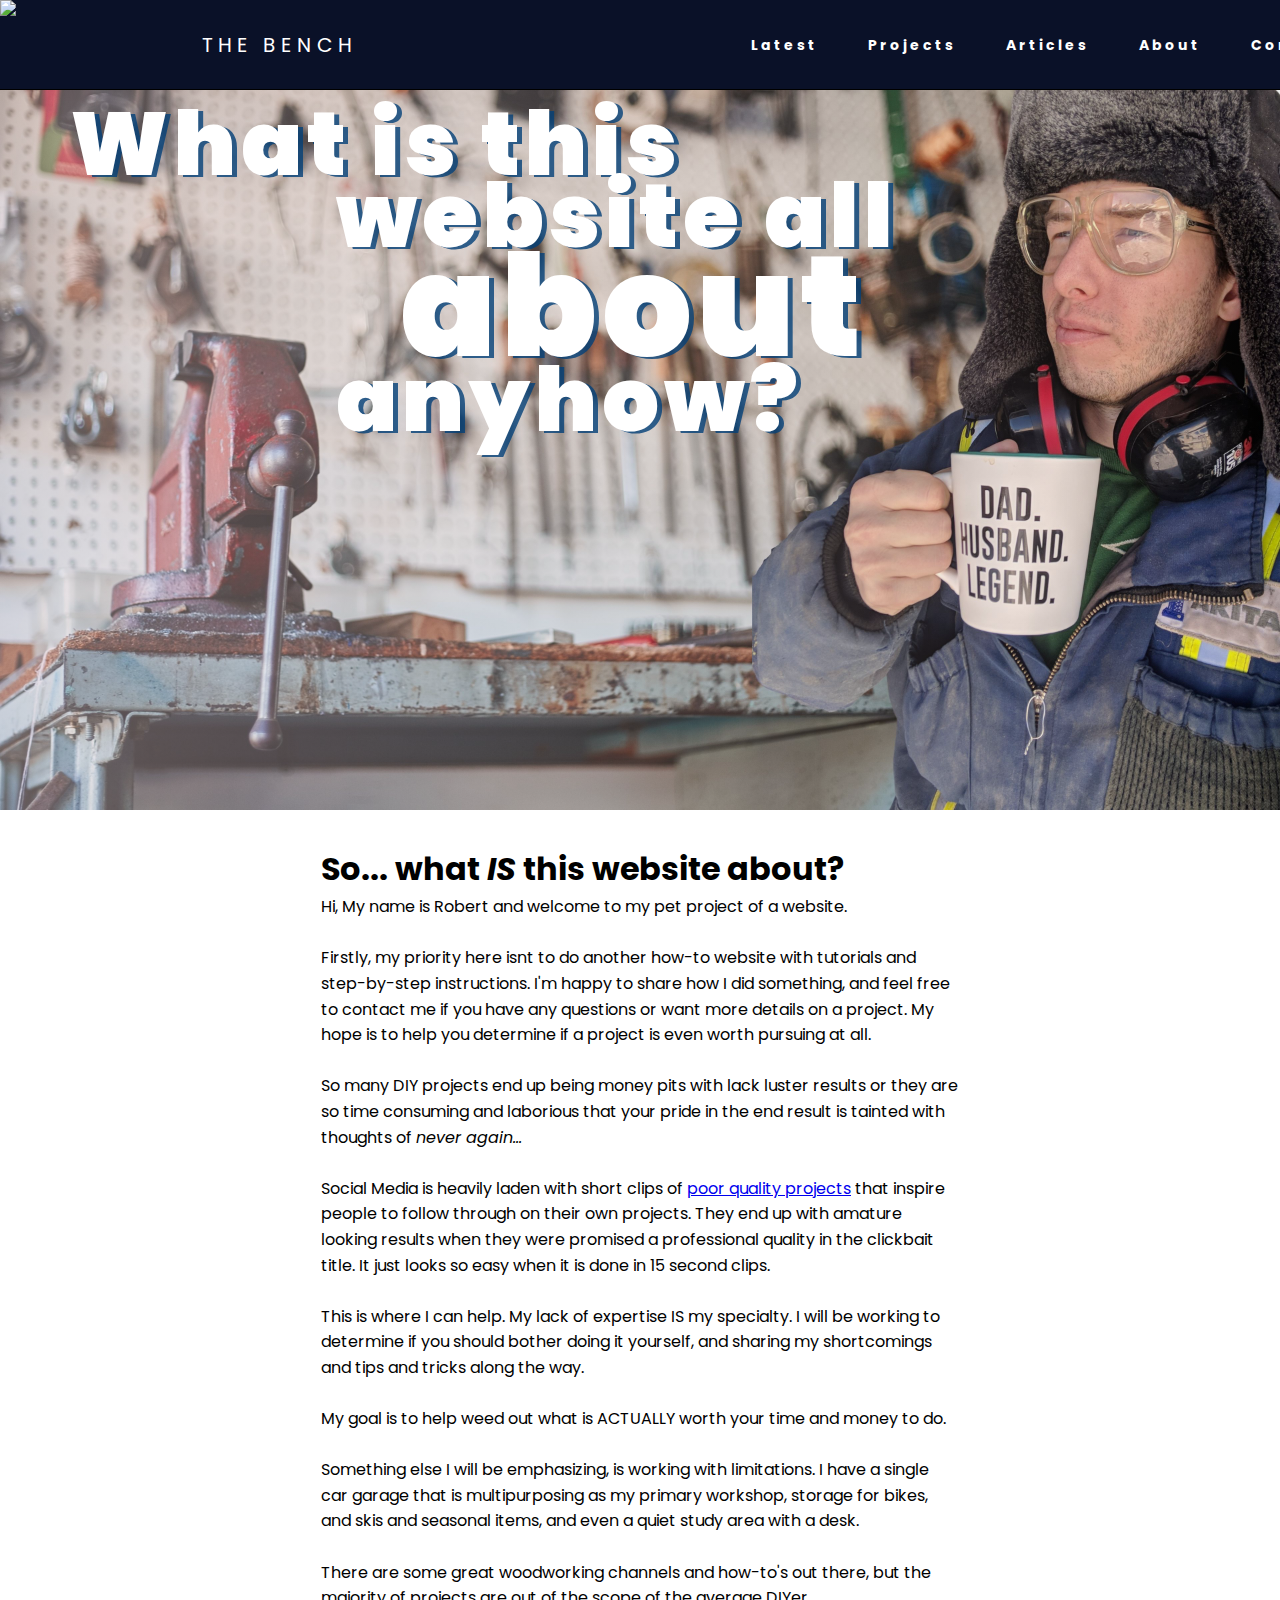
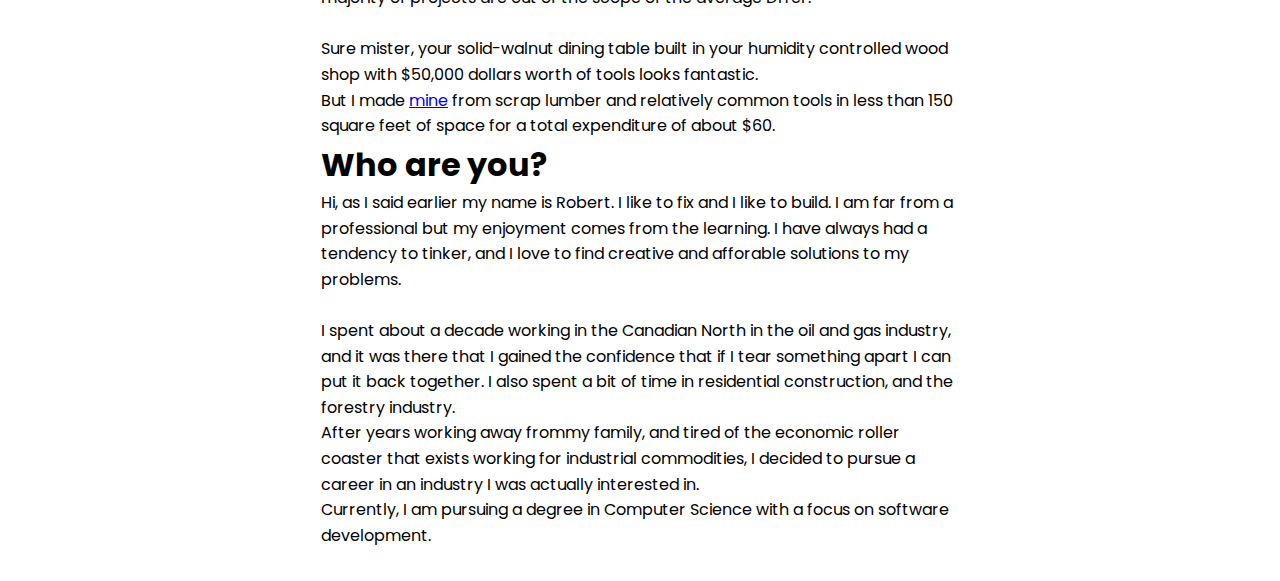
==== commit 0cab9ad7: "adding to about" ====
--- a/about.html
+++ b/about.html
@@ -92,7 +92,11 @@
         </p>
         <h1>Who are you?</h1>
         <p>Hi, as I said earlier my name is Robert. I like to fix and I like to build. I am far from a professional but my enjoyment comes from the learning.
-            I have always had a tendency to tinker, and I love to find creative and afforable solutions to my problems.
+            I have always had a tendency to tinker, and I love to find creative and afforable solutions to my problems. <br><br>
+            I spent about a decade working in the Canadian North in the oil and gas industry, and it was there that I gained the confidence that if I tear something apart I can put it back together. I also spent 
+            a bit of time in residential construction, and the forestry industry. <br>
+            After years working away frommy family, and tired of the economic roller coaster that exists working for industrial commodities, I decided to pursue a career in an industry I was actually interested in. <br>
+            Currently, I am pursuing a degree in Computer Science with a focus on software development.
         
         </p>
 
